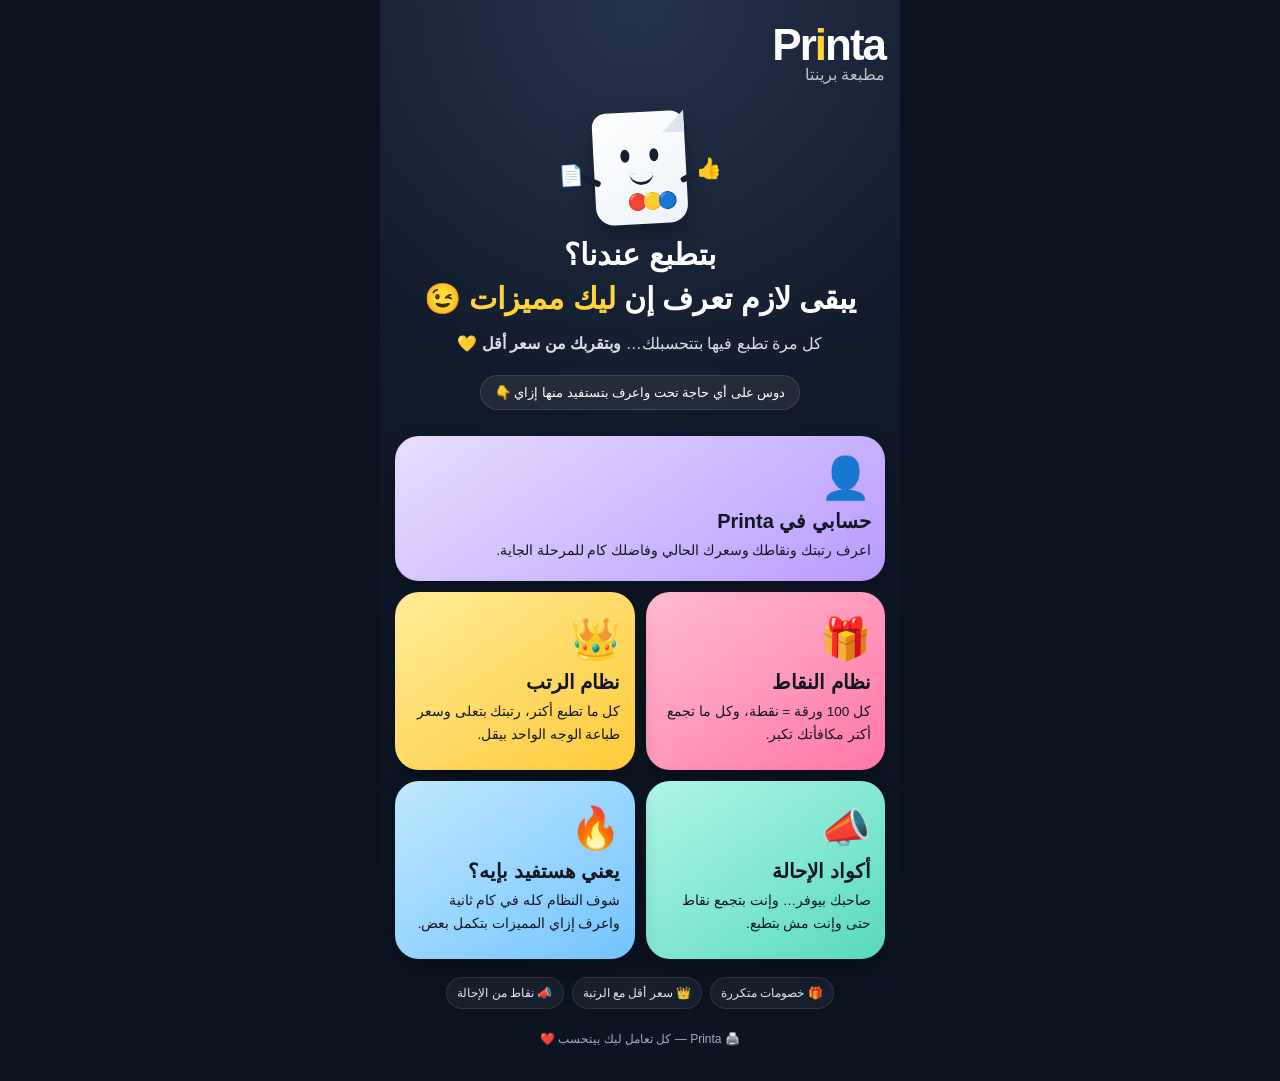
==== index.html @ 7003a18a "Add files via upload" ====
<!doctype html>
<html lang="ar" dir="rtl">
<head>
<meta charset="utf-8">
<meta name="viewport" content="width=device-width,initial-scale=1,viewport-fit=cover">
<meta name="theme-color" content="#111827">
<title>Printa | مميزاتك بتكبر معاك</title>
<style>
:root{--navy:#111827;--yellow:#ffd43b;--white:#fff;--muted:#d7dfeb}
*{box-sizing:border-box}body{margin:0;background:#0b1220;color:#fff;font-family:Tahoma,Arial,sans-serif}
.app{max-width:520px;margin:auto;min-height:100vh;padding:20px 15px 35px;background:radial-gradient(circle at 50% 0,#26334d 0,#111a2b 38%,#0b1220 100%)}
.brand{font-size:44px;font-weight:900;letter-spacing:-2px}.brand span{color:var(--yellow)}.tag{opacity:.72;margin-top:-5px}
.hero{text-align:center;padding:20px 8px 16px}.hero h1{font-size:30px;line-height:1.45;margin:9px 0}.hero h1 em{font-style:normal;color:var(--yellow)}
.hero p{margin:8px auto;max-width:430px;line-height:1.85;color:var(--muted);font-size:16px}
.hint{display:inline-block;background:#ffffff12;border:1px solid #ffffff1e;border-radius:999px;padding:9px 14px;margin-top:8px;font-size:13px}
.grid{display:grid;grid-template-columns:1fr 1fr;gap:11px;margin-top:10px}
.card{border:0;border-radius:24px;min-height:178px;padding:18px 14px;text-align:right;color:#121722;font-family:inherit;cursor:pointer;box-shadow:0 9px 24px #0005}
.card:active{transform:scale(.97)}.ico{font-size:41px}.card h2{margin:7px 0;font-size:20px}.card p{margin:0;font-size:13.5px;line-height:1.65}
.points{background:linear-gradient(145deg,#ffbad1,#ff77a8)}.ranks{background:linear-gradient(145deg,#ffeb96,#ffca39)}
.ref{background:linear-gradient(145deg,#b0f5e8,#58dabc)}.how{background:linear-gradient(145deg,#c0e8ff,#73c3ff)}
.accountCard{grid-column:1/-1;background:linear-gradient(145deg,#e8ddff,#b99cff);min-height:145px}
.benefits{display:flex;justify-content:center;gap:8px;flex-wrap:wrap;margin:18px 0 4px}.benefits span{background:#ffffff0d;border:1px solid #ffffff18;padding:8px 10px;border-radius:999px;font-size:12px;color:#dbe5f3}.footer{text-align:center;color:#9eacc0;font-size:12px;margin-top:23px}
.page{display:none}.page.active{display:block}.home.hidden{display:none}
.back{position:sticky;top:10px;z-index:10;backdrop-filter:blur(10px);border:1px solid #ffffff25;background:#ffffff12;color:#fff;padding:10px 15px;border-radius:14px;font:bold 14px Tahoma;cursor:pointer}
.panel{margin-top:17px;background:#fff;color:#172033;border-radius:27px;padding:23px;box-shadow:0 13px 35px #0006}.panel h1{font-size:28px;margin:5px 0 8px}.panel h3{margin-bottom:5px}.panel p,.panel li{line-height:1.9}.bigicon{text-align:center;font-size:70px}
.callout{border-radius:18px;padding:15px;margin:15px 0;background:#f1f5f9;font-weight:bold;line-height:1.8}
.reward,.rankline,.stat{display:flex;align-items:center;justify-content:space-between;padding:12px 13px;margin:7px 0;border-radius:14px;background:#f5f6f8}
.reward strong{font-size:20px;color:#e94277}.cycle{text-align:center;background:#fff3c4;border-radius:17px;padding:14px;margin-top:13px;font-weight:bold;line-height:1.8}
.legend{background:#fff1ad;border-radius:20px;padding:18px;text-align:center;margin-top:15px}.legend .price{font-size:38px;font-weight:900;color:#9b6b00}
.small{font-size:12.5px;color:#667085;line-height:1.7}.bottomBack{width:100%;margin-top:22px;border:0;border-radius:16px;padding:14px;background:#182338;color:#fff;font:bold 15px Tahoma;cursor:pointer}
.step{background:#f4f7fa;border-radius:17px;padding:15px;margin:9px 0;line-height:1.7}.flow{font-size:17px;text-align:center;line-height:2.2;font-weight:bold}
.mascotBox{display:flex;justify-content:center;margin:8px 0 4px}.printaMascot{position:relative;width:92px;height:112px;background:linear-gradient(145deg,#fff,#eef3f8);border-radius:14px 14px 18px 18px;box-shadow:0 10px 22px #0004;transform:rotate(-3deg)}
.printaMascot:before{content:"";position:absolute;right:0;top:0;border-style:solid;border-width:0 0 22px 22px;border-color:transparent transparent #dbe4ef transparent}.eye{position:absolute;top:37px;width:9px;height:13px;background:#172033;border-radius:50%}.eye.l{right:27px}.eye.r{left:27px}.smile{position:absolute;top:61px;left:35px;width:24px;height:12px;border-bottom:3px solid #172033;border-radius:0 0 20px 20px}.arm{position:absolute;top:62px;width:28px;height:6px;background:#172033;border-radius:8px}.arm.a1{right:-21px;transform:rotate(-25deg)}.arm.a2{left:-21px;transform:rotate(25deg)}.hand{position:absolute;font-size:20px;top:48px}.hand.h1{right:-36px}.hand.h2{left:-36px}.dotlogo{position:absolute;bottom:13px;left:32px;font-size:16px;letter-spacing:-5px}
.rankIconWrap{text-align:center;margin:2px 0 8px}.rankIcon{width:92px;height:92px;object-fit:contain;image-rendering:auto}.rankIconLabel{margin-top:5px;font-weight:900;font-size:17px;color:#9b6b00;min-height:22px}.lookup{display:flex;gap:8px;margin:16px 0}.lookup input{min-width:0;flex:1;border:1px solid #d8dee8;border-radius:14px;padding:13px;font:15px Tahoma;text-align:center;text-transform:uppercase}.lookup button{border:0;border-radius:14px;padding:0 16px;background:#182338;color:#fff;font:bold 14px Tahoma}.status{text-align:center;color:#667085;min-height:24px}.profile{display:none}.profile.show{display:block}.stat strong{color:#9b6b00}
</style>
</head>
<body><main class="app">
<section id="home" class="home">
<div class="brand">Pr<span>i</span>nta</div><div class="tag">مطبعة برينتا</div>
<div class="hero">
<div class="mascotBox"><div class="printaMascot"><span class="eye l"></span><span class="eye r"></span><span class="smile"></span><span class="arm a1"></span><span class="arm a2"></span><span class="hand h1">👍</span><span class="hand h2">📄</span><span class="dotlogo">🔵🟡🔴</span></div></div>
<h1>بتطبع عندنا؟<br>يبقى لازم تعرف إن <em>ليك مميزات 😉</em></h1>
<p>كل مرة تطبع فيها بتتحسبلك… <b>وبتقربك من سعر أقل 💛</b></p><div class="hint">دوس على أي حاجة تحت واعرف بتستفيد منها إزاي 👇</div>
</div>
<div class="grid">
<button class="card accountCard" onclick="openPage('account')"><div class="ico">👤</div><h2>حسابي في Printa</h2><p>اعرف رتبتك ونقاطك وسعرك الحالي وفاضلك كام للمرحلة الجاية.</p></button>
<button class="card points" onclick="openPage('points')"><div class="ico">🎁</div><h2>نظام النقاط</h2><p>كل 100 ورقة = نقطة، وكل ما تجمع أكتر مكافأتك تكبر.</p></button>
<button class="card ranks" onclick="openPage('ranks')"><div class="ico">👑</div><h2>نظام الرتب</h2><p>كل ما تطبع أكتر، رتبتك بتعلى وسعر طباعة الوجه الواحد بيقل.</p></button>
<button class="card ref" onclick="openPage('ref')"><div class="ico">📣</div><h2>أكواد الإحالة</h2><p>صاحبك بيوفر… وإنت بتجمع نقاط حتى وإنت مش بتطبع.</p></button>
<button class="card how" onclick="openPage('how')"><div class="ico">🔥</div><h2>يعني هستفيد بإيه؟</h2><p>شوف النظام كله في كام ثانية واعرف إزاي المميزات بتكمل بعض.</p></button>
</div>
<div class="benefits"><span>🎁 خصومات متكررة</span><span>👑 سعر أقل مع الرتبة</span><span>📣 نقاط من الإحالة</span></div><div class="footer">🖨️ Printa — كل تعامل ليك بيتحسب ❤️</div>
</section>

<section id="account" class="page"><button class="back" onclick="goHome()">← الرئيسية</button><div class="panel">
<div class="rankIconWrap"><img id="rankIcon" class="rankIcon" alt="صورة الرتبة"><div id="rankIconLabel" class="rankIconLabel"></div></div><h1>حسابي في Printa</h1><p>اكتب رقم الموبايل المسجل عندنا واعرف بيانات حسابك الحالية.</p>
<div class="lookup"><input id="customerPhone" placeholder="مثال: 01000000000" inputmode="numeric" autocomplete="tel" dir="ltr" maxlength="11"><button onclick="findCustomer()">عرض حسابي</button></div>
<div id="accountStatus" class="status"></div><div id="customerProfile" class="profile">
<div class="callout" id="welcome"></div>
<div class="stat"><b>👑 رتبتك</b><strong id="rank"></strong></div><div class="stat"><b>🎁 نقاطك</b><strong id="pointsValue"></strong></div>
<div class="stat"><b>📄 إجمالي الورق</b><strong id="sheets"></strong></div><div class="stat"><b>💰 سعرك الحالي</b><strong id="price"></strong></div>
<div class="stat"><b>🎯 فاضلك للمرحلة الجاية</b><strong id="next"></strong></div><div class="stat"><b>🎉 الخصم المتاح</b><strong id="discount"></strong></div>
</div><button class="bottomBack" onclick="goHome()">🏠 العودة للرئيسية</button></div></section>

<section id="points" class="page"><button class="back" onclick="goHome()">← الرئيسية</button><div class="panel"><div class="bigicon">🎁</div><h1>طب والنقاط دي بتعمل إيه؟</h1><p>وإنت بتطبع عندنا، بتجمع نقاط على حسابك. <b>وتقدر تستفيد بيها في خصومات على أوردراتك.</b></p><div class="callout">📄 كل <b>100 ورقة</b> = <b>نقطة واحدة</b></div><div class="reward"><b>10 نقاط</b><strong>خصم 10%</strong></div><div class="reward"><b>20 نقطة</b><strong>خصم 15%</strong></div><div class="reward"><b>30 نقطة</b><strong>خصم 20% 🔥</strong></div><div class="cycle">🔄 والمكافآت بتتكرر كل 10 نقاط.</div><button class="bottomBack" onclick="goHome()">🏠 العودة للرئيسية</button></div></section>

<section id="ranks" class="page"><button class="back" onclick="goHome()">← الرئيسية</button><div class="panel"><div class="bigicon">👑</div><h1>يعني إيه رتب؟</h1><p>كل ما تطبع عندنا أكتر، <b>رتبتك بتعلى</b> وكل ما رتبتك تعلى <b>سعر الورقة بيقل 💰</b></p><div class="rankline"><span>⭐ عميل جديد</span><span>البداية</span></div><div class="rankline"><span>🌟 عميل نشيط</span><span>⬆️</span></div><div class="rankline"><span>💙 عميل دائم</span><span>⬆️</span></div><div class="rankline"><span>🏅 عميل متميز</span><span>⬆️</span></div><div class="rankline"><span>🥉 عميل برونزي</span><span>⬆️</span></div><div class="rankline"><span>🥈 عميل فضي</span><span>⬆️</span></div><div class="rankline"><span>🥇 عميل ذهبي</span><span>⬆️</span></div><div class="rankline"><span>🏆 أسطورة</span><span>أفضل سعر</span></div><div class="legend"><div>سعر طباعة الوجه الواحد يبدأ من</div><div class="price">1 جنيه</div><div>ويقل مع رتبتك… ولحد <b>60 قرش</b> لرتبة الأسطورة 🏆</div></div><button class="bottomBack" onclick="goHome()">🏠 العودة للرئيسية</button></div></section>

<section id="ref" class="page"><button class="back" onclick="goHome()">← الرئيسية</button><div class="panel"><div class="bigicon">📣</div><h1>عندك صاحب بيطبع كتير؟</h1><p>اديله <b>كود الإحالة بتاعك</b>.</p><div class="step">صاحبك يسجل عندنا بكودك.</div><div class="step">أول أوردر ليه ياخد <b>خصم 10% 🎁</b></div><div class="step">كل نقطة ليه تزود لك <b>ربع نقطة</b>.</div><div class="callout">😎 رصيدك ممكن يزيد حتى وإنت مش بتطبع!</div><button class="bottomBack" onclick="goHome()">🏠 العودة للرئيسية</button></div></section>

<section id="how" class="page"><button class="back" onclick="goHome()">← الرئيسية</button><div class="panel"><div class="bigicon">🔥</div><h1>يعني ممكن أستفيد بإيه؟</h1><div class="flow">🖨️ بتطبع<br>↓<br>🎁 بتجمع نقاط وخصومات<br>↓<br>👑 رتبتك بتعلى وسعرك بيقل<br>↓<br>📣 أصحابك يستخدموا كودك<br>↓<br>😎 نقاطك تزيد حتى وإنت مش بتطبع</div><div class="callout">كل نظام بيكمل التاني ❤️</div><button class="bottomBack" onclick="goHome()">🏠 العودة للرئيسية</button></div></section>
</main>
<script>
const SUPABASE_URL='https://hnwzpsbqznugfqmjysyt.supabase.co';
const SUPABASE_KEY='sb_publishable_eQ27kGNwDRLLRCPb71aIFA_UPoxP3fq';

function openPage(id){document.getElementById('home').classList.add('hidden');document.querySelectorAll('.page').forEach(x=>x.classList.remove('active'));document.getElementById(id).classList.add('active');history.pushState({section:id},'','#'+id);scrollTo({top:0,behavior:'smooth'})}
function goHome(){document.querySelectorAll('.page').forEach(x=>x.classList.remove('active'));document.getElementById('home').classList.remove('hidden');if(location.hash)history.replaceState({},'',location.pathname);scrollTo({top:0,behavior:'smooth'})}
window.addEventListener('popstate',()=>{if(document.querySelector('.page.active'))goHome()});

const RANK_ICONS={
 'عميل جديد':'[data-uri]',
 'عميل نشيط':'[data-uri]',
 'عميل منتظم':'[data-uri]',
 'عميل دائم':'[data-uri]',
 'عميل مميز':'[data-uri]',
 'عميل متميز':'[data-uri]',
 'عميل برونزي':'[data-uri]',
 'عميل فضي':'[data-uri]',
 'عميل ذهبي':'[data-uri]',
 'بلاتيني':'[data-uri]',
 'VIP':'[data-uri]',
 'أسطورة':'[data-uri]'
};
const DEFAULT_RANK_ICON=RANK_ICONS['عميل جديد'];
document.getElementById('rankIcon').src=DEFAULT_RANK_ICON;
document.getElementById('rankIconLabel').textContent='';

function normalizePhone(value){
 const arabic='٠١٢٣٤٥٦٧٨٩',persian='۰۱۲۳۴۵۶۷۸۹';
 return value.trim().replace(/[٠-٩]/g,d=>String(arabic.indexOf(d))).replace(/[۰-۹]/g,d=>String(persian.indexOf(d))).replace(/\D/g,'');
}
function enNum(v,o={}){return Number(v||0).toLocaleString('en-US',o)}
async function findCustomer(){
 const phone=normalizePhone(document.getElementById('customerPhone').value);
 const status=document.getElementById('accountStatus'),profile=document.getElementById('customerProfile');
 profile.classList.remove('show');
 if(!phone){status.textContent='اكتب رقم الموبايل الأول 😊';return}
 if(!/^01\d{9}$/.test(phone)){status.textContent='راجع رقم الموبايل — لازم يكون 11 رقم ويبدأ بـ 01.';return}
 status.textContent='جاري تحميل حسابك…';
 try{
  const url=SUPABASE_URL+'/rest/v1/rpc/get_customer_by_phone';
  const r=await fetch(url,{method:'POST',headers:{apikey:SUPABASE_KEY,'Content-Type':'application/json'},body:JSON.stringify({p_phone:phone})});
  if(!r.ok)throw new Error();
  const rows=await r.json();
  if(!rows.length){status.textContent='رقم الموبايل ده مش مسجل عندنا. راجع الرقم وجرب تاني.';return}
  const x=rows[0];status.textContent='';
  document.getElementById('welcome').textContent='أهلاً '+x.customer_name+' 👋';
  document.getElementById('rank').textContent=x.rank_name||'—';
   document.getElementById('rankIcon').src=RANK_ICONS[x.rank_name]||DEFAULT_RANK_ICON;
   document.getElementById('rankIcon').alt=x.rank_name||'صورة الرتبة';
   document.getElementById('rankIconLabel').textContent=x.rank_name||'';
  document.getElementById('pointsValue').textContent=enNum(x.points);
  document.getElementById('sheets').textContent=enNum(x.total_sheets)+' ورقة';
  document.getElementById('price').textContent=enNum(x.current_price,{maximumFractionDigits:2})+' جنيه';
  document.getElementById('next').textContent=enNum(x.sheets_to_next)+' ورقة';
  document.getElementById('discount').textContent=x.discount_available?(enNum(x.discount_rate)+'%'):'لا يوجد حاليًا';
  profile.classList.add('show');
 }catch(e){status.textContent='حصلت مشكلة في الاتصال. جرب تاني بعد شوية.'}
}
document.getElementById('customerPhone').addEventListener('keydown',e=>{if(e.key==='Enter')findCustomer()});
</script></body></html>
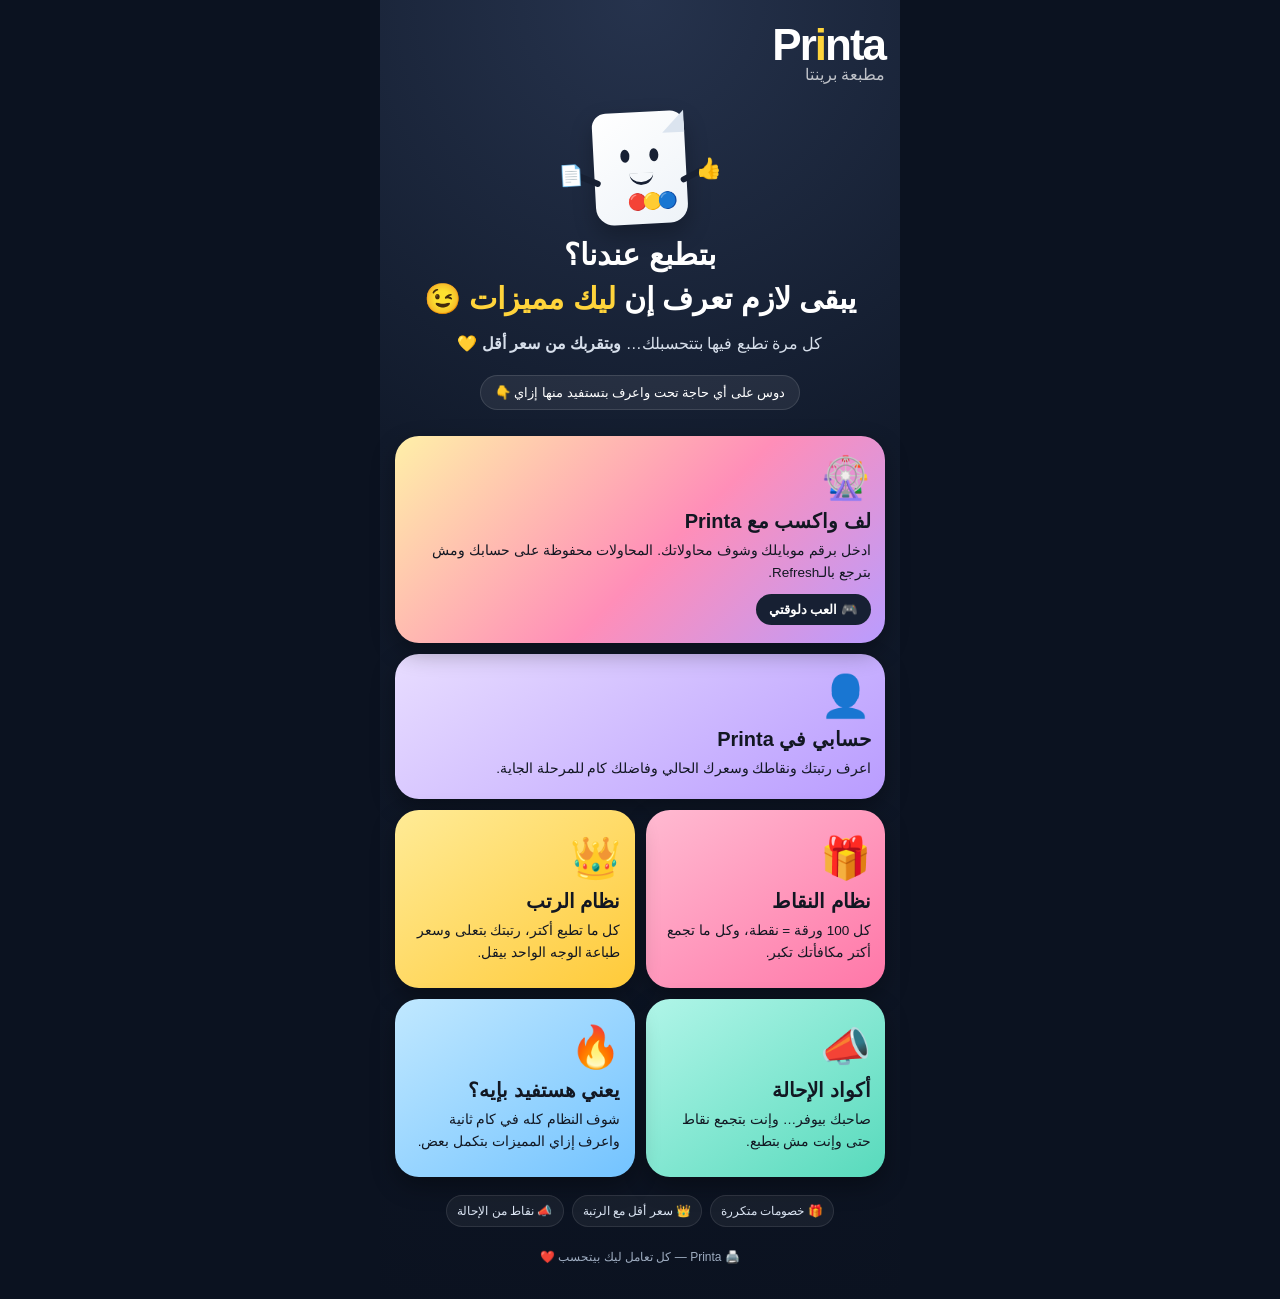
==== commit 1da060e2: "Add files via upload" ====
--- a/index.html
+++ b/index.html
@@ -19,114 +19,55 @@
 .points{background:linear-gradient(145deg,#ffbad1,#ff77a8)}.ranks{background:linear-gradient(145deg,#ffeb96,#ffca39)}
 .ref{background:linear-gradient(145deg,#b0f5e8,#58dabc)}.how{background:linear-gradient(145deg,#c0e8ff,#73c3ff)}
 .accountCard{grid-column:1/-1;background:linear-gradient(145deg,#e8ddff,#b99cff);min-height:145px}
+.gameCard{grid-column:1/-1;background:linear-gradient(135deg,#fff0a8,#ff8eb8 55%,#b99cff);min-height:155px;position:relative;overflow:hidden}
+.gameCard .playBadge{display:inline-block;margin-top:10px;background:#172033;color:#fff;border-radius:999px;padding:8px 13px;font-weight:900}
 .benefits{display:flex;justify-content:center;gap:8px;flex-wrap:wrap;margin:18px 0 4px}.benefits span{background:#ffffff0d;border:1px solid #ffffff18;padding:8px 10px;border-radius:999px;font-size:12px;color:#dbe5f3}.footer{text-align:center;color:#9eacc0;font-size:12px;margin-top:23px}
 .page{display:none}.page.active{display:block}.home.hidden{display:none}
 .back{position:sticky;top:10px;z-index:10;backdrop-filter:blur(10px);border:1px solid #ffffff25;background:#ffffff12;color:#fff;padding:10px 15px;border-radius:14px;font:bold 14px Tahoma;cursor:pointer}
-.panel{margin-top:17px;background:#fff;color:#172033;border-radius:27px;padding:23px;box-shadow:0 13px 35px #0006}.panel h1{font-size:28px;margin:5px 0 8px}.panel h3{margin-bottom:5px}.panel p,.panel li{line-height:1.9}.bigicon{text-align:center;font-size:70px}
+.panel{margin-top:17px;background:#fff;color:#172033;border-radius:27px;padding:23px;box-shadow:0 13px 35px #0006}.panel h1{font-size:28px;margin:5px 0 8px}.panel p,.panel li{line-height:1.9}.bigicon{text-align:center;font-size:70px}
 .callout{border-radius:18px;padding:15px;margin:15px 0;background:#f1f5f9;font-weight:bold;line-height:1.8}
 .reward,.rankline,.stat{display:flex;align-items:center;justify-content:space-between;padding:12px 13px;margin:7px 0;border-radius:14px;background:#f5f6f8}
 .reward strong{font-size:20px;color:#e94277}.cycle{text-align:center;background:#fff3c4;border-radius:17px;padding:14px;margin-top:13px;font-weight:bold;line-height:1.8}
 .legend{background:#fff1ad;border-radius:20px;padding:18px;text-align:center;margin-top:15px}.legend .price{font-size:38px;font-weight:900;color:#9b6b00}
-.small{font-size:12.5px;color:#667085;line-height:1.7}.bottomBack{width:100%;margin-top:22px;border:0;border-radius:16px;padding:14px;background:#182338;color:#fff;font:bold 15px Tahoma;cursor:pointer}
+.bottomBack{width:100%;margin-top:22px;border:0;border-radius:16px;padding:14px;background:#182338;color:#fff;font:bold 15px Tahoma;cursor:pointer}
 .step{background:#f4f7fa;border-radius:17px;padding:15px;margin:9px 0;line-height:1.7}.flow{font-size:17px;text-align:center;line-height:2.2;font-weight:bold}
 .mascotBox{display:flex;justify-content:center;margin:8px 0 4px}.printaMascot{position:relative;width:92px;height:112px;background:linear-gradient(145deg,#fff,#eef3f8);border-radius:14px 14px 18px 18px;box-shadow:0 10px 22px #0004;transform:rotate(-3deg)}
 .printaMascot:before{content:"";position:absolute;right:0;top:0;border-style:solid;border-width:0 0 22px 22px;border-color:transparent transparent #dbe4ef transparent}.eye{position:absolute;top:37px;width:9px;height:13px;background:#172033;border-radius:50%}.eye.l{right:27px}.eye.r{left:27px}.smile{position:absolute;top:61px;left:35px;width:24px;height:12px;border-bottom:3px solid #172033;border-radius:0 0 20px 20px}.arm{position:absolute;top:62px;width:28px;height:6px;background:#172033;border-radius:8px}.arm.a1{right:-21px;transform:rotate(-25deg)}.arm.a2{left:-21px;transform:rotate(25deg)}.hand{position:absolute;font-size:20px;top:48px}.hand.h1{right:-36px}.hand.h2{left:-36px}.dotlogo{position:absolute;bottom:13px;left:32px;font-size:16px;letter-spacing:-5px}
-.rankIconWrap{text-align:center;margin:2px 0 8px}.rankIcon{width:92px;height:92px;object-fit:contain;image-rendering:auto}.rankIconLabel{margin-top:5px;font-weight:900;font-size:17px;color:#9b6b00;min-height:22px}.lookup{display:flex;gap:8px;margin:16px 0}.lookup input{min-width:0;flex:1;border:1px solid #d8dee8;border-radius:14px;padding:13px;font:15px Tahoma;text-align:center;text-transform:uppercase}.lookup button{border:0;border-radius:14px;padding:0 16px;background:#182338;color:#fff;font:bold 14px Tahoma}.status{text-align:center;color:#667085;min-height:24px}.profile{display:none}.profile.show{display:block}.stat strong{color:#9b6b00}
-</style>
-</head>
-<body><main class="app">
+.lookup{display:flex;gap:8px;margin:16px 0}.lookup input{min-width:0;flex:1;border:1px solid #d8dee8;border-radius:14px;padding:13px;font:15px Tahoma;text-align:center}.lookup button{border:0;border-radius:14px;padding:0 16px;background:#182338;color:#fff;font:bold 14px Tahoma}.status{text-align:center;color:#667085;min-height:24px}.profile{display:none}.profile.show{display:block}.stat strong{color:#9b6b00}
+.gameShell{position:fixed;inset:0;z-index:50;background:#fff;display:none}.gameShell.active{display:block}.gameTop{height:48px;background:#111827;display:flex;align-items:center;justify-content:space-between;padding:0 12px}.gameTop b{color:#fff}.gameTop button{border:0;border-radius:11px;background:#ffffff18;color:#fff;padding:8px 12px;font:bold 13px Tahoma}.gameFrame{width:100%;height:calc(100vh - 48px);border:0;background:#fff}
+</style></head><body><main class="app">
 <section id="home" class="home">
 <div class="brand">Pr<span>i</span>nta</div><div class="tag">مطبعة برينتا</div>
-<div class="hero">
-<div class="mascotBox"><div class="printaMascot"><span class="eye l"></span><span class="eye r"></span><span class="smile"></span><span class="arm a1"></span><span class="arm a2"></span><span class="hand h1">👍</span><span class="hand h2">📄</span><span class="dotlogo">🔵🟡🔴</span></div></div>
-<h1>بتطبع عندنا؟<br>يبقى لازم تعرف إن <em>ليك مميزات 😉</em></h1>
-<p>كل مرة تطبع فيها بتتحسبلك… <b>وبتقربك من سعر أقل 💛</b></p><div class="hint">دوس على أي حاجة تحت واعرف بتستفيد منها إزاي 👇</div>
-</div>
+<div class="hero"><div class="mascotBox"><div class="printaMascot"><span class="eye l"></span><span class="eye r"></span><span class="smile"></span><span class="arm a1"></span><span class="arm a2"></span><span class="hand h1">👍</span><span class="hand h2">📄</span><span class="dotlogo">🔵🟡🔴</span></div></div>
+<h1>بتطبع عندنا؟<br>يبقى لازم تعرف إن <em>ليك مميزات 😉</em></h1><p>كل مرة تطبع فيها بتتحسبلك… <b>وبتقربك من سعر أقل 💛</b></p><div class="hint">دوس على أي حاجة تحت واعرف بتستفيد منها إزاي 👇</div></div>
 <div class="grid">
+<button class="card gameCard" onclick="openGame()"><div class="ico">🎡</div><h2>لف واكسب مع Printa</h2><p>ادخل برقم موبايلك وشوف محاولاتك. المحاولات محفوظة على حسابك ومش بترجع بالـRefresh.</p><span class="playBadge">🎮 العب دلوقتي</span></button>
 <button class="card accountCard" onclick="openPage('account')"><div class="ico">👤</div><h2>حسابي في Printa</h2><p>اعرف رتبتك ونقاطك وسعرك الحالي وفاضلك كام للمرحلة الجاية.</p></button>
 <button class="card points" onclick="openPage('points')"><div class="ico">🎁</div><h2>نظام النقاط</h2><p>كل 100 ورقة = نقطة، وكل ما تجمع أكتر مكافأتك تكبر.</p></button>
 <button class="card ranks" onclick="openPage('ranks')"><div class="ico">👑</div><h2>نظام الرتب</h2><p>كل ما تطبع أكتر، رتبتك بتعلى وسعر طباعة الوجه الواحد بيقل.</p></button>
 <button class="card ref" onclick="openPage('ref')"><div class="ico">📣</div><h2>أكواد الإحالة</h2><p>صاحبك بيوفر… وإنت بتجمع نقاط حتى وإنت مش بتطبع.</p></button>
-<button class="card how" onclick="openPage('how')"><div class="ico">🔥</div><h2>يعني هستفيد بإيه؟</h2><p>شوف النظام كله في كام ثانية واعرف إزاي المميزات بتكمل بعض.</p></button>
-</div>
-<div class="benefits"><span>🎁 خصومات متكررة</span><span>👑 سعر أقل مع الرتبة</span><span>📣 نقاط من الإحالة</span></div><div class="footer">🖨️ Printa — كل تعامل ليك بيتحسب ❤️</div>
-</section>
+<button class="card how" onclick="openPage('how')"><div class="ico">🔥</div><h2>يعني هستفيد بإيه؟</h2><p>شوف النظام كله في كام ثانية واعرف إزاي المميزات بتكمل بعض.</p></button></div>
+<div class="benefits"><span>🎁 خصومات متكررة</span><span>👑 سعر أقل مع الرتبة</span><span>📣 نقاط من الإحالة</span></div><div class="footer">🖨️ Printa — كل تعامل ليك بيتحسب ❤️</div></section>
 
-<section id="account" class="page"><button class="back" onclick="goHome()">← الرئيسية</button><div class="panel">
-<div class="rankIconWrap"><img id="rankIcon" class="rankIcon" alt="صورة الرتبة"><div id="rankIconLabel" class="rankIconLabel"></div></div><h1>حسابي في Printa</h1><p>اكتب رقم الموبايل المسجل عندنا واعرف بيانات حسابك الحالية.</p>
-<div class="lookup"><input id="customerPhone" placeholder="مثال: 01000000000" inputmode="numeric" autocomplete="tel" dir="ltr" maxlength="11"><button onclick="findCustomer()">عرض حسابي</button></div>
-<div id="accountStatus" class="status"></div><div id="customerProfile" class="profile">
-<div class="callout" id="welcome"></div>
-<div class="stat"><b>👑 رتبتك</b><strong id="rank"></strong></div><div class="stat"><b>🎁 نقاطك</b><strong id="pointsValue"></strong></div>
-<div class="stat"><b>📄 إجمالي الورق</b><strong id="sheets"></strong></div><div class="stat"><b>💰 سعرك الحالي</b><strong id="price"></strong></div>
-<div class="stat"><b>🎯 فاضلك للمرحلة الجاية</b><strong id="next"></strong></div><div class="stat"><b>🎉 الخصم المتاح</b><strong id="discount"></strong></div>
-</div><button class="bottomBack" onclick="goHome()">🏠 العودة للرئيسية</button></div></section>
-
+<section id="account" class="page"><button class="back" onclick="goHome()">← الرئيسية</button><div class="panel"><div class="bigicon">👤</div><h1>حسابي في Printa</h1><p>اكتب رقم الموبايل المسجل عندنا واعرف بيانات حسابك الحالية.</p><div class="lookup"><input id="customerPhone" placeholder="مثال: 01000000000" inputmode="numeric" autocomplete="tel" dir="ltr" maxlength="11"><button onclick="findCustomer()">عرض حسابي</button></div><div id="accountStatus" class="status"></div><div id="customerProfile" class="profile"><div class="callout" id="welcome"></div><div class="stat"><b>👑 رتبتك</b><strong id="rank"></strong></div><div class="stat"><b>🎁 نقاطك</b><strong id="pointsValue"></strong></div><div class="stat"><b>📄 إجمالي الورق</b><strong id="sheets"></strong></div><div class="stat"><b>💰 سعرك الحالي</b><strong id="price"></strong></div><div class="stat"><b>🎯 فاضلك للمرحلة الجاية</b><strong id="next"></strong></div><div class="stat"><b>🎉 الخصم المتاح</b><strong id="discount"></strong></div></div><button class="bottomBack" onclick="goHome()">🏠 العودة للرئيسية</button></div></section>
 <section id="points" class="page"><button class="back" onclick="goHome()">← الرئيسية</button><div class="panel"><div class="bigicon">🎁</div><h1>طب والنقاط دي بتعمل إيه؟</h1><p>وإنت بتطبع عندنا، بتجمع نقاط على حسابك. <b>وتقدر تستفيد بيها في خصومات على أوردراتك.</b></p><div class="callout">📄 كل <b>100 ورقة</b> = <b>نقطة واحدة</b></div><div class="reward"><b>10 نقاط</b><strong>خصم 10%</strong></div><div class="reward"><b>20 نقطة</b><strong>خصم 15%</strong></div><div class="reward"><b>30 نقطة</b><strong>خصم 20% 🔥</strong></div><div class="cycle">🔄 والمكافآت بتتكرر كل 10 نقاط.</div><button class="bottomBack" onclick="goHome()">🏠 العودة للرئيسية</button></div></section>
-
 <section id="ranks" class="page"><button class="back" onclick="goHome()">← الرئيسية</button><div class="panel"><div class="bigicon">👑</div><h1>يعني إيه رتب؟</h1><p>كل ما تطبع عندنا أكتر، <b>رتبتك بتعلى</b> وكل ما رتبتك تعلى <b>سعر الورقة بيقل 💰</b></p><div class="rankline"><span>⭐ عميل جديد</span><span>البداية</span></div><div class="rankline"><span>🌟 عميل نشيط</span><span>⬆️</span></div><div class="rankline"><span>💙 عميل دائم</span><span>⬆️</span></div><div class="rankline"><span>🏅 عميل متميز</span><span>⬆️</span></div><div class="rankline"><span>🥉 عميل برونزي</span><span>⬆️</span></div><div class="rankline"><span>🥈 عميل فضي</span><span>⬆️</span></div><div class="rankline"><span>🥇 عميل ذهبي</span><span>⬆️</span></div><div class="rankline"><span>🏆 أسطورة</span><span>أفضل سعر</span></div><div class="legend"><div>سعر طباعة الوجه الواحد يبدأ من</div><div class="price">1 جنيه</div><div>ويقل مع رتبتك… ولحد <b>60 قرش</b> لرتبة الأسطورة 🏆</div></div><button class="bottomBack" onclick="goHome()">🏠 العودة للرئيسية</button></div></section>
-
 <section id="ref" class="page"><button class="back" onclick="goHome()">← الرئيسية</button><div class="panel"><div class="bigicon">📣</div><h1>عندك صاحب بيطبع كتير؟</h1><p>اديله <b>كود الإحالة بتاعك</b>.</p><div class="step">صاحبك يسجل عندنا بكودك.</div><div class="step">أول أوردر ليه ياخد <b>خصم 10% 🎁</b></div><div class="step">كل نقطة ليه تزود لك <b>ربع نقطة</b>.</div><div class="callout">😎 رصيدك ممكن يزيد حتى وإنت مش بتطبع!</div><button class="bottomBack" onclick="goHome()">🏠 العودة للرئيسية</button></div></section>
-
 <section id="how" class="page"><button class="back" onclick="goHome()">← الرئيسية</button><div class="panel"><div class="bigicon">🔥</div><h1>يعني ممكن أستفيد بإيه؟</h1><div class="flow">🖨️ بتطبع<br>↓<br>🎁 بتجمع نقاط وخصومات<br>↓<br>👑 رتبتك بتعلى وسعرك بيقل<br>↓<br>📣 أصحابك يستخدموا كودك<br>↓<br>😎 نقاطك تزيد حتى وإنت مش بتطبع</div><div class="callout">كل نظام بيكمل التاني ❤️</div><button class="bottomBack" onclick="goHome()">🏠 العودة للرئيسية</button></div></section>
 </main>
+<div id="gameShell" class="gameShell"><div class="gameTop"><b>🎡 لف واكسب</b><button onclick="closeGame()">✕ رجوع للموقع</button></div><iframe id="gameFrame" class="gameFrame" title="Printa Game"></iframe></div>
 <script>
 const SUPABASE_URL='https://hnwzpsbqznugfqmjysyt.supabase.co';
 const SUPABASE_KEY='sb_publishable_eQ27kGNwDRLLRCPb71aIFA_UPoxP3fq';
-
+const GAME_B64='[base64]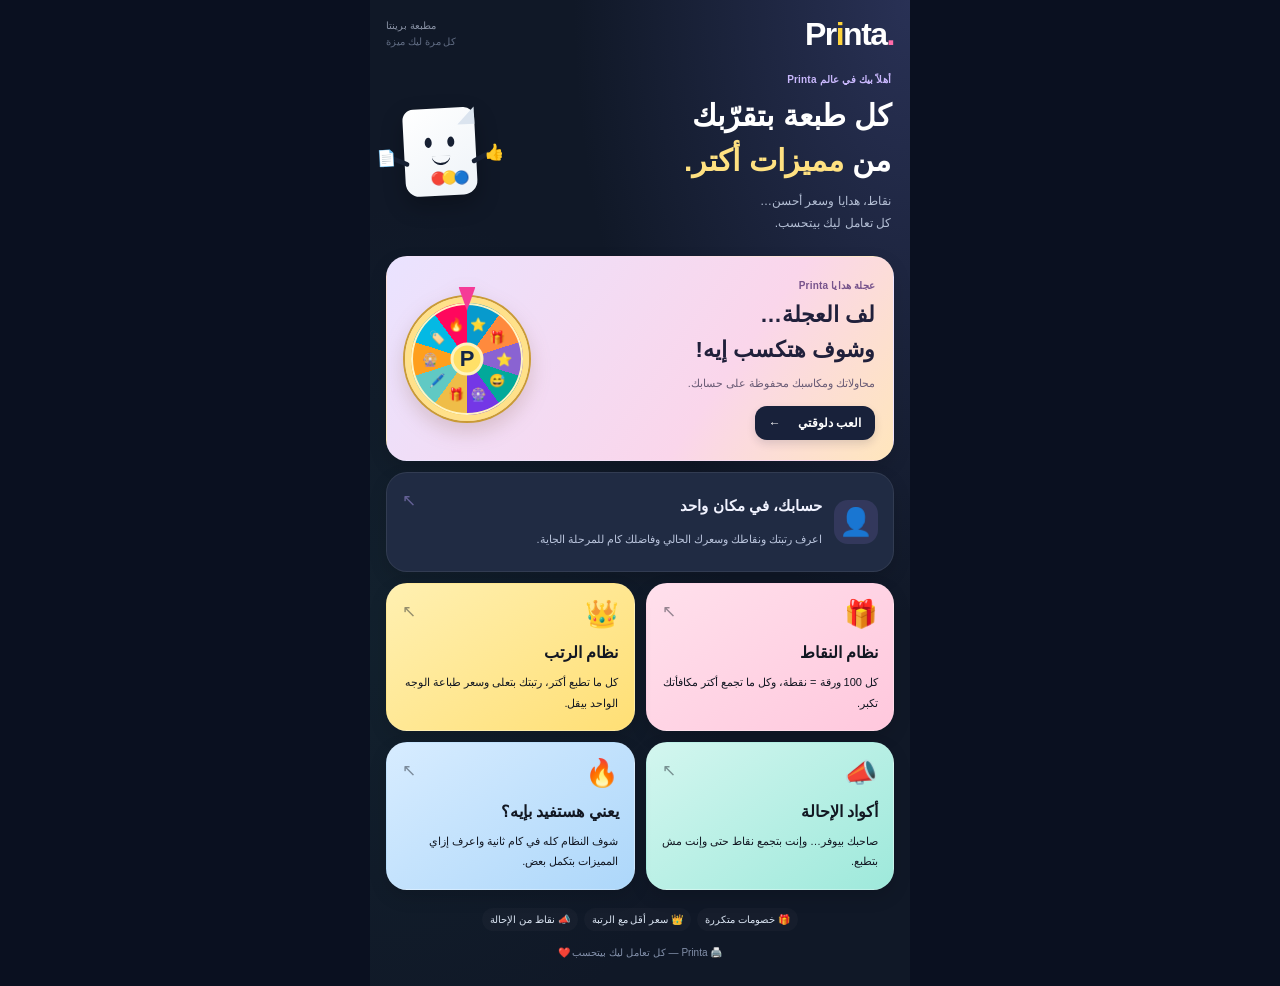
==== commit 843ff8e7: "Add files via upload" ====
--- a/index.html
+++ b/index.html
@@ -1,73 +1,85 @@
-<!doctype html>
-<html lang="ar" dir="rtl">
-<head>
-<meta charset="utf-8">
-<meta name="viewport" content="width=device-width,initial-scale=1,viewport-fit=cover">
-<meta name="theme-color" content="#111827">
-<title>Printa | مميزاتك بتكبر معاك</title>
-<style>
-:root{--navy:#111827;--yellow:#ffd43b;--white:#fff;--muted:#d7dfeb}
-*{box-sizing:border-box}body{margin:0;background:#0b1220;color:#fff;font-family:Tahoma,Arial,sans-serif}
-.app{max-width:520px;margin:auto;min-height:100vh;padding:20px 15px 35px;background:radial-gradient(circle at 50% 0,#26334d 0,#111a2b 38%,#0b1220 100%)}
-.brand{font-size:44px;font-weight:900;letter-spacing:-2px}.brand span{color:var(--yellow)}.tag{opacity:.72;margin-top:-5px}
-.hero{text-align:center;padding:20px 8px 16px}.hero h1{font-size:30px;line-height:1.45;margin:9px 0}.hero h1 em{font-style:normal;color:var(--yellow)}
-.hero p{margin:8px auto;max-width:430px;line-height:1.85;color:var(--muted);font-size:16px}
-.hint{display:inline-block;background:#ffffff12;border:1px solid #ffffff1e;border-radius:999px;padding:9px 14px;margin-top:8px;font-size:13px}
-.grid{display:grid;grid-template-columns:1fr 1fr;gap:11px;margin-top:10px}
-.card{border:0;border-radius:24px;min-height:178px;padding:18px 14px;text-align:right;color:#121722;font-family:inherit;cursor:pointer;box-shadow:0 9px 24px #0005}
-.card:active{transform:scale(.97)}.ico{font-size:41px}.card h2{margin:7px 0;font-size:20px}.card p{margin:0;font-size:13.5px;line-height:1.65}
-.points{background:linear-gradient(145deg,#ffbad1,#ff77a8)}.ranks{background:linear-gradient(145deg,#ffeb96,#ffca39)}
-.ref{background:linear-gradient(145deg,#b0f5e8,#58dabc)}.how{background:linear-gradient(145deg,#c0e8ff,#73c3ff)}
-.accountCard{grid-column:1/-1;background:linear-gradient(145deg,#e8ddff,#b99cff);min-height:145px}
-.gameCard{grid-column:1/-1;background:linear-gradient(135deg,#fff0a8,#ff8eb8 55%,#b99cff);min-height:155px;position:relative;overflow:hidden}
-.gameCard .playBadge{display:inline-block;margin-top:10px;background:#172033;color:#fff;border-radius:999px;padding:8px 13px;font-weight:900}
-.benefits{display:flex;justify-content:center;gap:8px;flex-wrap:wrap;margin:18px 0 4px}.benefits span{background:#ffffff0d;border:1px solid #ffffff18;padding:8px 10px;border-radius:999px;font-size:12px;color:#dbe5f3}.footer{text-align:center;color:#9eacc0;font-size:12px;margin-top:23px}
-.page{display:none}.page.active{display:block}.home.hidden{display:none}
-.back{position:sticky;top:10px;z-index:10;backdrop-filter:blur(10px);border:1px solid #ffffff25;background:#ffffff12;color:#fff;padding:10px 15px;border-radius:14px;font:bold 14px Tahoma;cursor:pointer}
-.panel{margin-top:17px;background:#fff;color:#172033;border-radius:27px;padding:23px;box-shadow:0 13px 35px #0006}.panel h1{font-size:28px;margin:5px 0 8px}.panel p,.panel li{line-height:1.9}.bigicon{text-align:center;font-size:70px}
-.callout{border-radius:18px;padding:15px;margin:15px 0;background:#f1f5f9;font-weight:bold;line-height:1.8}
-.reward,.rankline,.stat{display:flex;align-items:center;justify-content:space-between;padding:12px 13px;margin:7px 0;border-radius:14px;background:#f5f6f8}
-.reward strong{font-size:20px;color:#e94277}.cycle{text-align:center;background:#fff3c4;border-radius:17px;padding:14px;margin-top:13px;font-weight:bold;line-height:1.8}
-.legend{background:#fff1ad;border-radius:20px;padding:18px;text-align:center;margin-top:15px}.legend .price{font-size:38px;font-weight:900;color:#9b6b00}
-.bottomBack{width:100%;margin-top:22px;border:0;border-radius:16px;padding:14px;background:#182338;color:#fff;font:bold 15px Tahoma;cursor:pointer}
-.step{background:#f4f7fa;border-radius:17px;padding:15px;margin:9px 0;line-height:1.7}.flow{font-size:17px;text-align:center;line-height:2.2;font-weight:bold}
-.mascotBox{display:flex;justify-content:center;margin:8px 0 4px}.printaMascot{position:relative;width:92px;height:112px;background:linear-gradient(145deg,#fff,#eef3f8);border-radius:14px 14px 18px 18px;box-shadow:0 10px 22px #0004;transform:rotate(-3deg)}
-.printaMascot:before{content:"";position:absolute;right:0;top:0;border-style:solid;border-width:0 0 22px 22px;border-color:transparent transparent #dbe4ef transparent}.eye{position:absolute;top:37px;width:9px;height:13px;background:#172033;border-radius:50%}.eye.l{right:27px}.eye.r{left:27px}.smile{position:absolute;top:61px;left:35px;width:24px;height:12px;border-bottom:3px solid #172033;border-radius:0 0 20px 20px}.arm{position:absolute;top:62px;width:28px;height:6px;background:#172033;border-radius:8px}.arm.a1{right:-21px;transform:rotate(-25deg)}.arm.a2{left:-21px;transform:rotate(25deg)}.hand{position:absolute;font-size:20px;top:48px}.hand.h1{right:-36px}.hand.h2{left:-36px}.dotlogo{position:absolute;bottom:13px;left:32px;font-size:16px;letter-spacing:-5px}
-.lookup{display:flex;gap:8px;margin:16px 0}.lookup input{min-width:0;flex:1;border:1px solid #d8dee8;border-radius:14px;padding:13px;font:15px Tahoma;text-align:center}.lookup button{border:0;border-radius:14px;padding:0 16px;background:#182338;color:#fff;font:bold 14px Tahoma}.status{text-align:center;color:#667085;min-height:24px}.profile{display:none}.profile.show{display:block}.stat strong{color:#9b6b00}
-.gameShell{position:fixed;inset:0;z-index:50;background:#fff;display:none}.gameShell.active{display:block}.gameTop{height:48px;background:#111827;display:flex;align-items:center;justify-content:space-between;padding:0 12px}.gameTop b{color:#fff}.gameTop button{border:0;border-radius:11px;background:#ffffff18;color:#fff;padding:8px 12px;font:bold 13px Tahoma}.gameFrame{width:100%;height:calc(100vh - 48px);border:0;background:#fff}
-</style></head><body><main class="app">
-<section id="home" class="home">
-<div class="brand">Pr<span>i</span>nta</div><div class="tag">مطبعة برينتا</div>
-<div class="hero"><div class="mascotBox"><div class="printaMascot"><span class="eye l"></span><span class="eye r"></span><span class="smile"></span><span class="arm a1"></span><span class="arm a2"></span><span class="hand h1">👍</span><span class="hand h2">📄</span><span class="dotlogo">🔵🟡🔴</span></div></div>
-<h1>بتطبع عندنا؟<br>يبقى لازم تعرف إن <em>ليك مميزات 😉</em></h1><p>كل مرة تطبع فيها بتتحسبلك… <b>وبتقربك من سعر أقل 💛</b></p><div class="hint">دوس على أي حاجة تحت واعرف بتستفيد منها إزاي 👇</div></div>
-<div class="grid">
-<button class="card gameCard" onclick="openGame()"><div class="ico">🎡</div><h2>لف واكسب مع Printa</h2><p>ادخل برقم موبايلك وشوف محاولاتك. المحاولات محفوظة على حسابك ومش بترجع بالـRefresh.</p><span class="playBadge">🎮 العب دلوقتي</span></button>
-<button class="card accountCard" onclick="openPage('account')"><div class="ico">👤</div><h2>حسابي في Printa</h2><p>اعرف رتبتك ونقاطك وسعرك الحالي وفاضلك كام للمرحلة الجاية.</p></button>
-<button class="card points" onclick="openPage('points')"><div class="ico">🎁</div><h2>نظام النقاط</h2><p>كل 100 ورقة = نقطة، وكل ما تجمع أكتر مكافأتك تكبر.</p></button>
-<button class="card ranks" onclick="openPage('ranks')"><div class="ico">👑</div><h2>نظام الرتب</h2><p>كل ما تطبع أكتر، رتبتك بتعلى وسعر طباعة الوجه الواحد بيقل.</p></button>
-<button class="card ref" onclick="openPage('ref')"><div class="ico">📣</div><h2>أكواد الإحالة</h2><p>صاحبك بيوفر… وإنت بتجمع نقاط حتى وإنت مش بتطبع.</p></button>
-<button class="card how" onclick="openPage('how')"><div class="ico">🔥</div><h2>يعني هستفيد بإيه؟</h2><p>شوف النظام كله في كام ثانية واعرف إزاي المميزات بتكمل بعض.</p></button></div>
-<div class="benefits"><span>🎁 خصومات متكررة</span><span>👑 سعر أقل مع الرتبة</span><span>📣 نقاط من الإحالة</span></div><div class="footer">🖨️ Printa — كل تعامل ليك بيتحسب ❤️</div></section>
-
-<section id="account" class="page"><button class="back" onclick="goHome()">← الرئيسية</button><div class="panel"><div class="bigicon">👤</div><h1>حسابي في Printa</h1><p>اكتب رقم الموبايل المسجل عندنا واعرف بيانات حسابك الحالية.</p><div class="lookup"><input id="customerPhone" placeholder="مثال: 01000000000" inputmode="numeric" autocomplete="tel" dir="ltr" maxlength="11"><button onclick="findCustomer()">عرض حسابي</button></div><div id="accountStatus" class="status"></div><div id="customerProfile" class="profile"><div class="callout" id="welcome"></div><div class="stat"><b>👑 رتبتك</b><strong id="rank"></strong></div><div class="stat"><b>🎁 نقاطك</b><strong id="pointsValue"></strong></div><div class="stat"><b>📄 إجمالي الورق</b><strong id="sheets"></strong></div><div class="stat"><b>💰 سعرك الحالي</b><strong id="price"></strong></div><div class="stat"><b>🎯 فاضلك للمرحلة الجاية</b><strong id="next"></strong></div><div class="stat"><b>🎉 الخصم المتاح</b><strong id="discount"></strong></div></div><button class="bottomBack" onclick="goHome()">🏠 العودة للرئيسية</button></div></section>
-<section id="points" class="page"><button class="back" onclick="goHome()">← الرئيسية</button><div class="panel"><div class="bigicon">🎁</div><h1>طب والنقاط دي بتعمل إيه؟</h1><p>وإنت بتطبع عندنا، بتجمع نقاط على حسابك. <b>وتقدر تستفيد بيها في خصومات على أوردراتك.</b></p><div class="callout">📄 كل <b>100 ورقة</b> = <b>نقطة واحدة</b></div><div class="reward"><b>10 نقاط</b><strong>خصم 10%</strong></div><div class="reward"><b>20 نقطة</b><strong>خصم 15%</strong></div><div class="reward"><b>30 نقطة</b><strong>خصم 20% 🔥</strong></div><div class="cycle">🔄 والمكافآت بتتكرر كل 10 نقاط.</div><button class="bottomBack" onclick="goHome()">🏠 العودة للرئيسية</button></div></section>
-<section id="ranks" class="page"><button class="back" onclick="goHome()">← الرئيسية</button><div class="panel"><div class="bigicon">👑</div><h1>يعني إيه رتب؟</h1><p>كل ما تطبع عندنا أكتر، <b>رتبتك بتعلى</b> وكل ما رتبتك تعلى <b>سعر الورقة بيقل 💰</b></p><div class="rankline"><span>⭐ عميل جديد</span><span>البداية</span></div><div class="rankline"><span>🌟 عميل نشيط</span><span>⬆️</span></div><div class="rankline"><span>💙 عميل دائم</span><span>⬆️</span></div><div class="rankline"><span>🏅 عميل متميز</span><span>⬆️</span></div><div class="rankline"><span>🥉 عميل برونزي</span><span>⬆️</span></div><div class="rankline"><span>🥈 عميل فضي</span><span>⬆️</span></div><div class="rankline"><span>🥇 عميل ذهبي</span><span>⬆️</span></div><div class="rankline"><span>🏆 أسطورة</span><span>أفضل سعر</span></div><div class="legend"><div>سعر طباعة الوجه الواحد يبدأ من</div><div class="price">1 جنيه</div><div>ويقل مع رتبتك… ولحد <b>60 قرش</b> لرتبة الأسطورة 🏆</div></div><button class="bottomBack" onclick="goHome()">🏠 العودة للرئيسية</button></div></section>
-<section id="ref" class="page"><button class="back" onclick="goHome()">← الرئيسية</button><div class="panel"><div class="bigicon">📣</div><h1>عندك صاحب بيطبع كتير؟</h1><p>اديله <b>كود الإحالة بتاعك</b>.</p><div class="step">صاحبك يسجل عندنا بكودك.</div><div class="step">أول أوردر ليه ياخد <b>خصم 10% 🎁</b></div><div class="step">كل نقطة ليه تزود لك <b>ربع نقطة</b>.</div><div class="callout">😎 رصيدك ممكن يزيد حتى وإنت مش بتطبع!</div><button class="bottomBack" onclick="goHome()">🏠 العودة للرئيسية</button></div></section>
-<section id="how" class="page"><button class="back" onclick="goHome()">← الرئيسية</button><div class="panel"><div class="bigicon">🔥</div><h1>يعني ممكن أستفيد بإيه؟</h1><div class="flow">🖨️ بتطبع<br>↓<br>🎁 بتجمع نقاط وخصومات<br>↓<br>👑 رتبتك بتعلى وسعرك بيقل<br>↓<br>📣 أصحابك يستخدموا كودك<br>↓<br>😎 نقاطك تزيد حتى وإنت مش بتطبع</div><div class="callout">كل نظام بيكمل التاني ❤️</div><button class="bottomBack" onclick="goHome()">🏠 العودة للرئيسية</button></div></section>
-</main>
-<div id="gameShell" class="gameShell"><div class="gameTop"><b>🎡 لف واكسب</b><button onclick="closeGame()">✕ رجوع للموقع</button></div><iframe id="gameFrame" class="gameFrame" title="Printa Game"></iframe></div>
-<script>
-const SUPABASE_URL='https://hnwzpsbqznugfqmjysyt.supabase.co';
-const SUPABASE_KEY='sb_publishable_eQ27kGNwDRLLRCPb71aIFA_UPoxP3fq';
-const GAME_B64='[base64]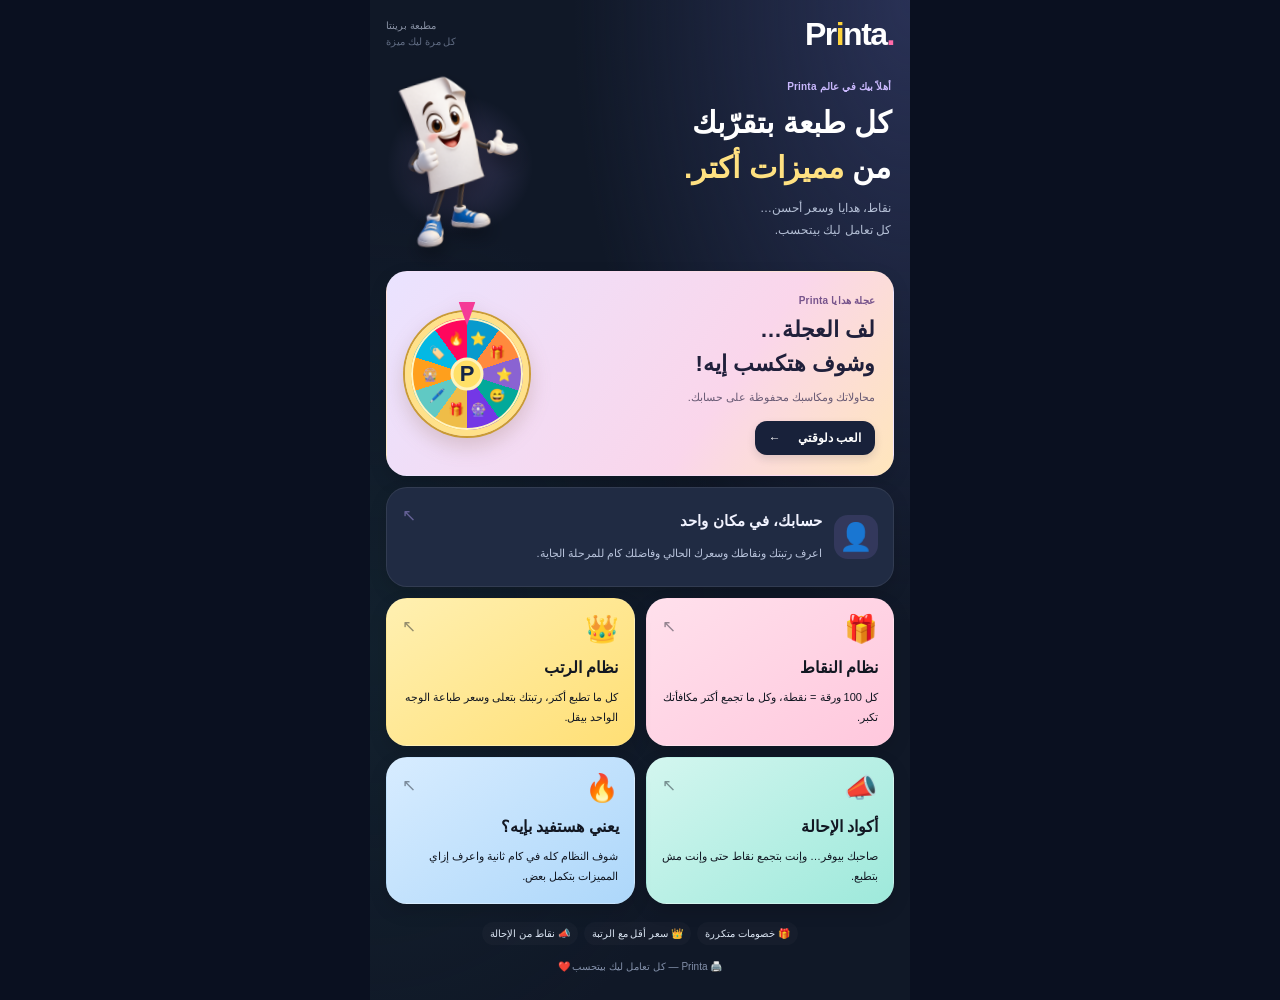
